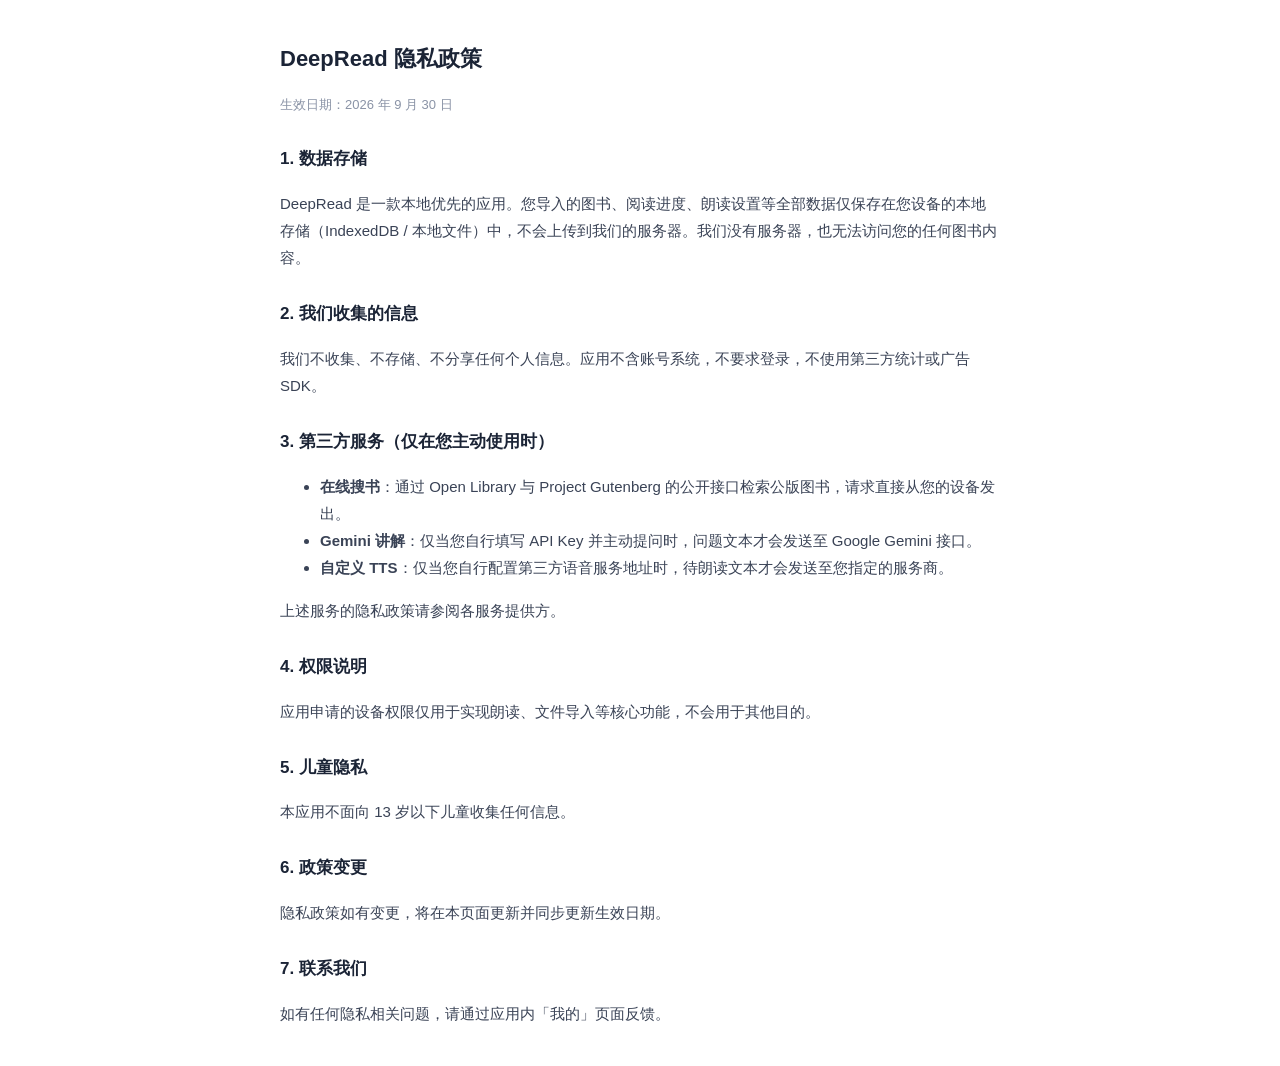
==== privacy.html @ 5065fe1e "新增隐私政策页面（Google Play 上架用）" ====
<!DOCTYPE html>
<html lang="zh-CN">
<head>
<meta charset="UTF-8">
<meta name="viewport" content="width=device-width, initial-scale=1.0">
<title>DeepRead 隐私政策</title>
<style>
body{font-family:-apple-system,"PingFang SC","Microsoft YaHei",sans-serif;max-width:720px;margin:0 auto;padding:24px 20px;color:#1b2436;line-height:1.8}
h1{font-size:22px}h2{font-size:17px;margin-top:28px}
p,li{font-size:15px;color:#3a4356}
.date{color:#8a93a6;font-size:13px}
</style>
</head>
<body>
<h1>DeepRead 隐私政策</h1>
<p class="date">生效日期：2026 年 9 月 30 日</p>

<h2>1. 数据存储</h2>
<p>DeepRead 是一款本地优先的应用。您导入的图书、阅读进度、朗读设置等全部数据仅保存在您设备的本地存储（IndexedDB / 本地文件）中，不会上传到我们的服务器。我们没有服务器，也无法访问您的任何图书内容。</p>

<h2>2. 我们收集的信息</h2>
<p>我们不收集、不存储、不分享任何个人信息。应用不含账号系统，不要求登录，不使用第三方统计或广告 SDK。</p>

<h2>3. 第三方服务（仅在您主动使用时）</h2>
<ul>
<li><strong>在线搜书</strong>：通过 Open Library 与 Project Gutenberg 的公开接口检索公版图书，请求直接从您的设备发出。</li>
<li><strong>Gemini 讲解</strong>：仅当您自行填写 API Key 并主动提问时，问题文本才会发送至 Google Gemini 接口。</li>
<li><strong>自定义 TTS</strong>：仅当您自行配置第三方语音服务地址时，待朗读文本才会发送至您指定的服务商。</li>
</ul>
<p>上述服务的隐私政策请参阅各服务提供方。</p>

<h2>4. 权限说明</h2>
<p>应用申请的设备权限仅用于实现朗读、文件导入等核心功能，不会用于其他目的。</p>

<h2>5. 儿童隐私</h2>
<p>本应用不面向 13 岁以下儿童收集任何信息。</p>

<h2>6. 政策变更</h2>
<p>隐私政策如有变更，将在本页面更新并同步更新生效日期。</p>

<h2>7. 联系我们</h2>
<p>如有任何隐私相关问题，请通过应用内「我的」页面反馈。</p>
</body>
</html>
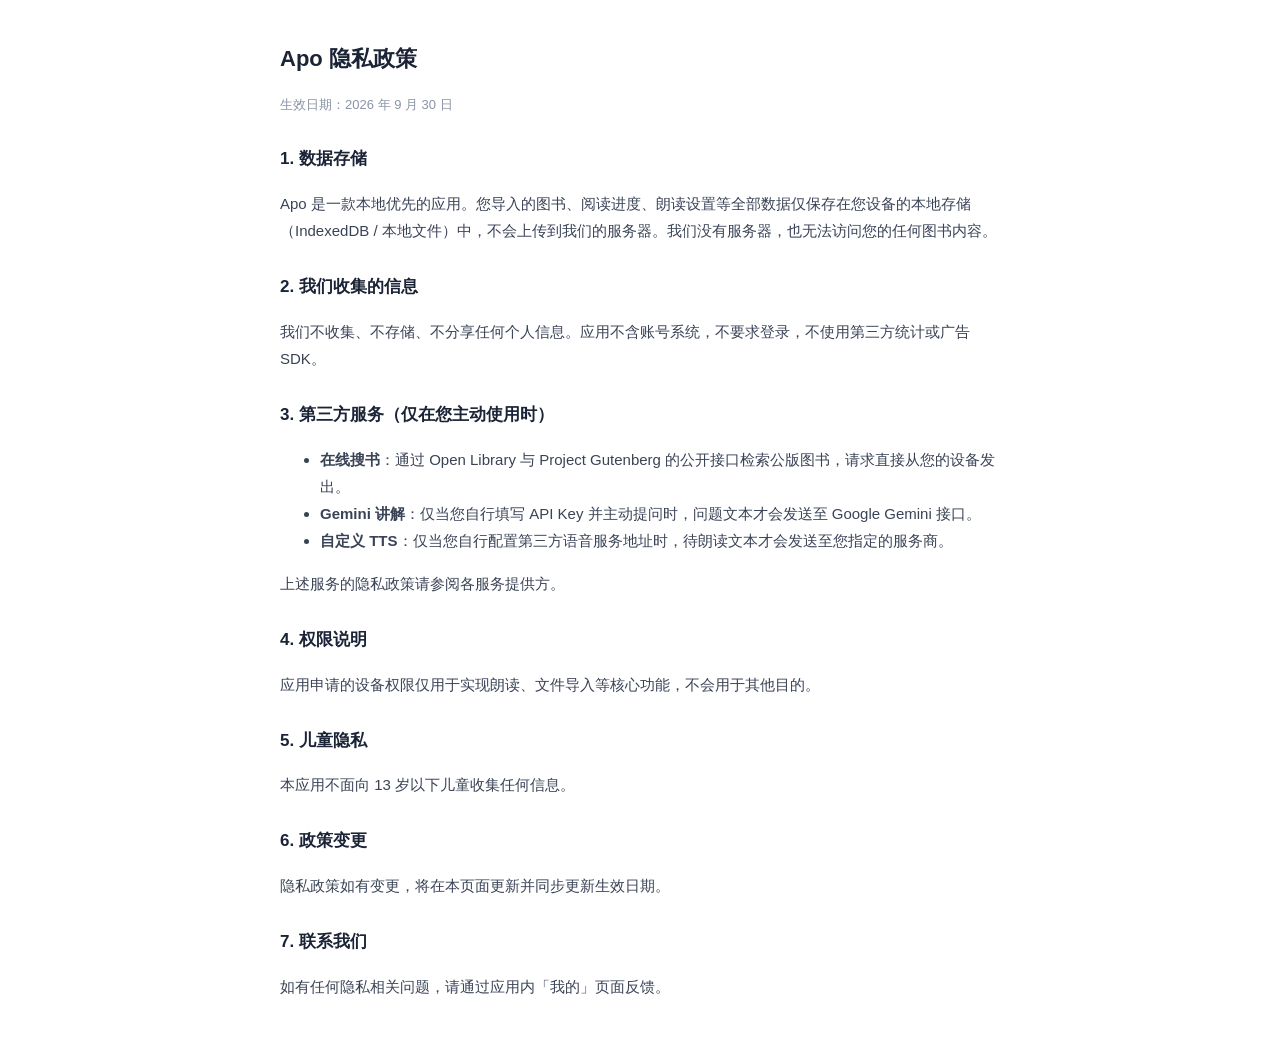
==== commit 2355741c: "v3.41 应用改名 DeepRead→Apo（标题/Logo/启动页/manifest/更新提示文案）" ====
--- a/privacy.html
+++ b/privacy.html
@@ -3,7 +3,7 @@
 <head>
 <meta charset="UTF-8">
 <meta name="viewport" content="width=device-width, initial-scale=1.0">
-<title>DeepRead 隐私政策</title>
+<title>Apo 隐私政策</title>
 <style>
 body{font-family:-apple-system,"PingFang SC","Microsoft YaHei",sans-serif;max-width:720px;margin:0 auto;padding:24px 20px;color:#1b2436;line-height:1.8}
 h1{font-size:22px}h2{font-size:17px;margin-top:28px}
@@ -12,11 +12,11 @@
 </style>
 </head>
 <body>
-<h1>DeepRead 隐私政策</h1>
+<h1>Apo 隐私政策</h1>
 <p class="date">生效日期：2026 年 9 月 30 日</p>
 
 <h2>1. 数据存储</h2>
-<p>DeepRead 是一款本地优先的应用。您导入的图书、阅读进度、朗读设置等全部数据仅保存在您设备的本地存储（IndexedDB / 本地文件）中，不会上传到我们的服务器。我们没有服务器，也无法访问您的任何图书内容。</p>
+<p>Apo 是一款本地优先的应用。您导入的图书、阅读进度、朗读设置等全部数据仅保存在您设备的本地存储（IndexedDB / 本地文件）中，不会上传到我们的服务器。我们没有服务器，也无法访问您的任何图书内容。</p>
 
 <h2>2. 我们收集的信息</h2>
 <p>我们不收集、不存储、不分享任何个人信息。应用不含账号系统，不要求登录，不使用第三方统计或广告 SDK。</p>
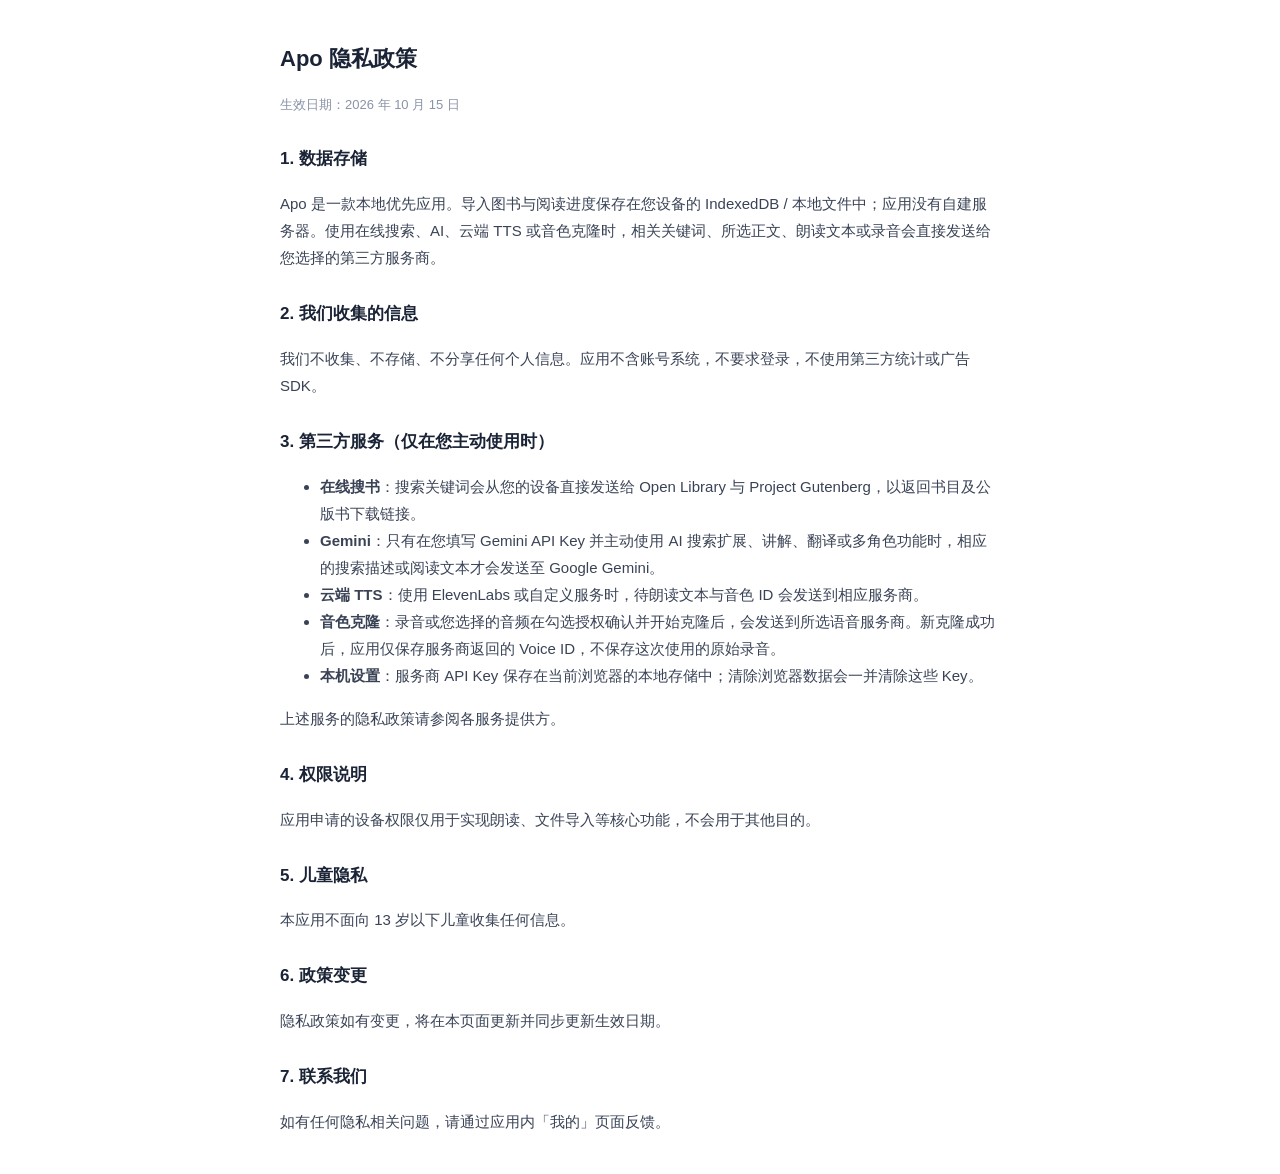
==== commit 78852c86: "Improve book search, reader find, and voice-clone privacy" ====
--- a/privacy.html
+++ b/privacy.html
@@ -13,19 +13,21 @@
 </head>
 <body>
 <h1>Apo 隐私政策</h1>
-<p class="date">生效日期：2026 年 9 月 30 日</p>
+<p class="date">生效日期：2026 年 10 月 15 日</p>
 
 <h2>1. 数据存储</h2>
-<p>Apo 是一款本地优先的应用。您导入的图书、阅读进度、朗读设置等全部数据仅保存在您设备的本地存储（IndexedDB / 本地文件）中，不会上传到我们的服务器。我们没有服务器，也无法访问您的任何图书内容。</p>
+<p>Apo 是一款本地优先应用。导入图书与阅读进度保存在您设备的 IndexedDB / 本地文件中；应用没有自建服务器。使用在线搜索、AI、云端 TTS 或音色克隆时，相关关键词、所选正文、朗读文本或录音会直接发送给您选择的第三方服务商。</p>
 
 <h2>2. 我们收集的信息</h2>
 <p>我们不收集、不存储、不分享任何个人信息。应用不含账号系统，不要求登录，不使用第三方统计或广告 SDK。</p>
 
 <h2>3. 第三方服务（仅在您主动使用时）</h2>
 <ul>
-<li><strong>在线搜书</strong>：通过 Open Library 与 Project Gutenberg 的公开接口检索公版图书，请求直接从您的设备发出。</li>
-<li><strong>Gemini 讲解</strong>：仅当您自行填写 API Key 并主动提问时，问题文本才会发送至 Google Gemini 接口。</li>
-<li><strong>自定义 TTS</strong>：仅当您自行配置第三方语音服务地址时，待朗读文本才会发送至您指定的服务商。</li>
+<li><strong>在线搜书</strong>：搜索关键词会从您的设备直接发送给 Open Library 与 Project Gutenberg，以返回书目及公版书下载链接。</li>
+<li><strong>Gemini</strong>：只有在您填写 Gemini API Key 并主动使用 AI 搜索扩展、讲解、翻译或多角色功能时，相应的搜索描述或阅读文本才会发送至 Google Gemini。</li>
+<li><strong>云端 TTS</strong>：使用 ElevenLabs 或自定义服务时，待朗读文本与音色 ID 会发送到相应服务商。</li>
+<li><strong>音色克隆</strong>：录音或您选择的音频在勾选授权确认并开始克隆后，会发送到所选语音服务商。新克隆成功后，应用仅保存服务商返回的 Voice ID，不保存这次使用的原始录音。</li>
+<li><strong>本机设置</strong>：服务商 API Key 保存在当前浏览器的本地存储中；清除浏览器数据会一并清除这些 Key。</li>
 </ul>
 <p>上述服务的隐私政策请参阅各服务提供方。</p>
 
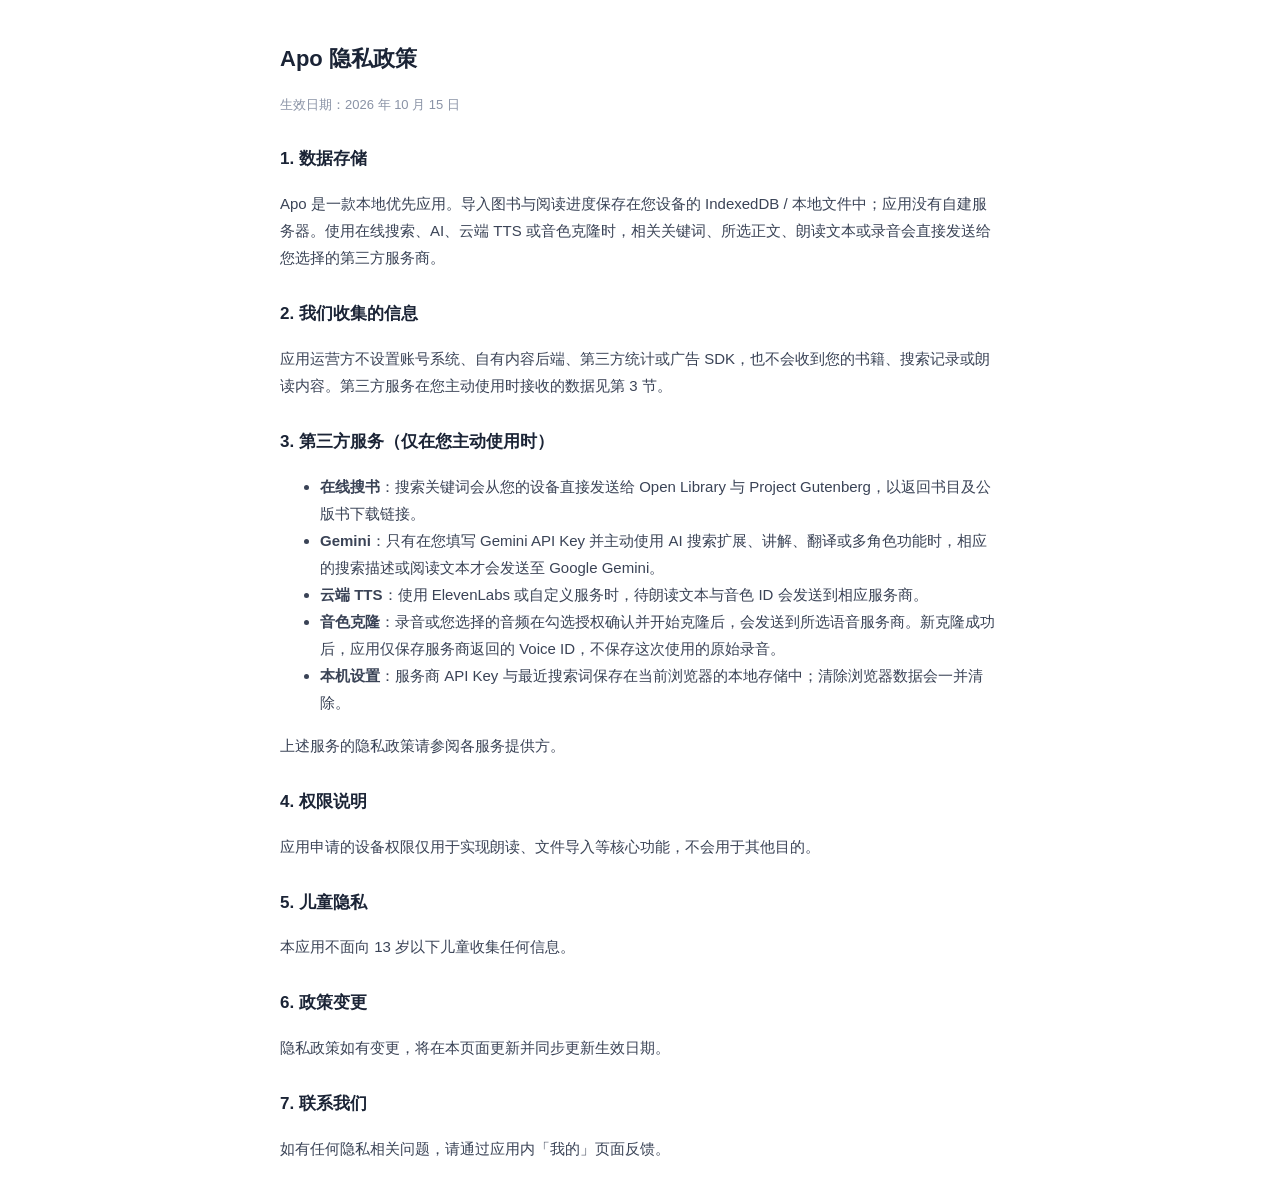
==== commit 3fa93e93: "Clarify local and third-party data handling" ====
--- a/privacy.html
+++ b/privacy.html
@@ -19,7 +19,7 @@
 <p>Apo 是一款本地优先应用。导入图书与阅读进度保存在您设备的 IndexedDB / 本地文件中；应用没有自建服务器。使用在线搜索、AI、云端 TTS 或音色克隆时，相关关键词、所选正文、朗读文本或录音会直接发送给您选择的第三方服务商。</p>
 
 <h2>2. 我们收集的信息</h2>
-<p>我们不收集、不存储、不分享任何个人信息。应用不含账号系统，不要求登录，不使用第三方统计或广告 SDK。</p>
+<p>应用运营方不设置账号系统、自有内容后端、第三方统计或广告 SDK，也不会收到您的书籍、搜索记录或朗读内容。第三方服务在您主动使用时接收的数据见第 3 节。</p>
 
 <h2>3. 第三方服务（仅在您主动使用时）</h2>
 <ul>
@@ -27,7 +27,7 @@
 <li><strong>Gemini</strong>：只有在您填写 Gemini API Key 并主动使用 AI 搜索扩展、讲解、翻译或多角色功能时，相应的搜索描述或阅读文本才会发送至 Google Gemini。</li>
 <li><strong>云端 TTS</strong>：使用 ElevenLabs 或自定义服务时，待朗读文本与音色 ID 会发送到相应服务商。</li>
 <li><strong>音色克隆</strong>：录音或您选择的音频在勾选授权确认并开始克隆后，会发送到所选语音服务商。新克隆成功后，应用仅保存服务商返回的 Voice ID，不保存这次使用的原始录音。</li>
-<li><strong>本机设置</strong>：服务商 API Key 保存在当前浏览器的本地存储中；清除浏览器数据会一并清除这些 Key。</li>
+<li><strong>本机设置</strong>：服务商 API Key 与最近搜索词保存在当前浏览器的本地存储中；清除浏览器数据会一并清除。</li>
 </ul>
 <p>上述服务的隐私政策请参阅各服务提供方。</p>
 
